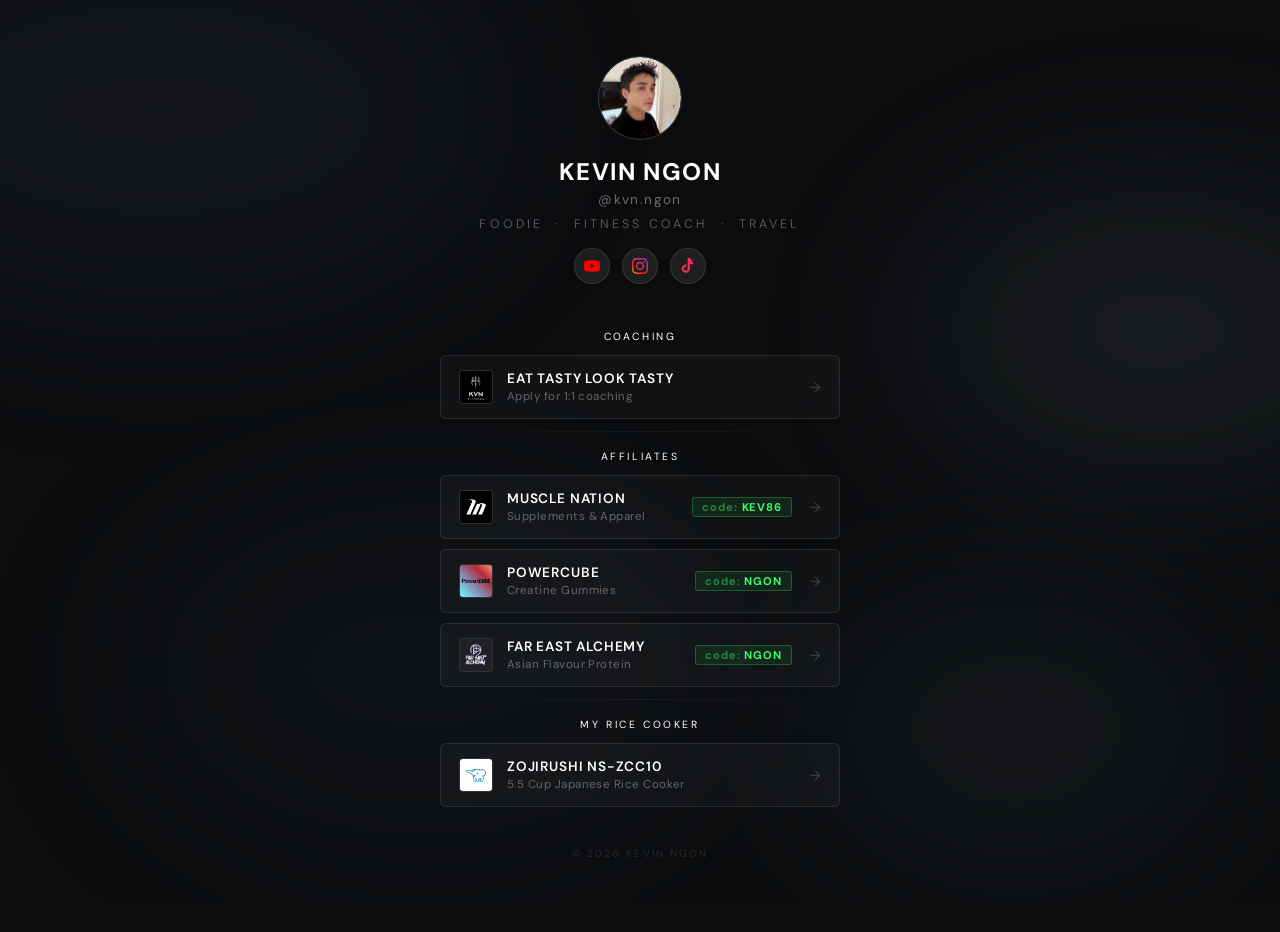
==== index.html @ 9bc51343 "update code colours" ====
<!DOCTYPE html>
<html lang="en">
<head>
  <meta charset="UTF-8" />
  <meta name="viewport" content="width=device-width, initial-scale=1.0" />
  <title>Kevin Ngon</title>
  <link rel="preconnect" href="https://fonts.googleapis.com" />
  <link href="https://fonts.googleapis.com/css2?family=DM+Sans:wght@300;400;500;600;700&display=swap" rel="stylesheet" />
  <style>
    *, *::before, *::after { box-sizing: border-box; margin: 0; padding: 0; }

    :root {
      --white:  #ffffff;
      --dark:   #0a0c0e;
      --muted:  rgba(255,255,255,0.4);
      --subtle: rgba(255,255,255,0.08);
      --border: rgba(255,255,255,0.1);
      --radius: 6px;
      --font:   'DM Sans', system-ui, sans-serif;
    }

    html, body {
      min-height: 100%;
      background: var(--dark);
      color: var(--white);
      font-family: var(--font);
    }

    /* ── CLOUDS ── */
    .bg-wrap { position: fixed; inset: 0; z-index: 0; overflow: hidden; pointer-events: none; }
    .cloud { position: absolute; border-radius: 50%; filter: blur(90px); opacity: 0.12; animation: drift linear infinite; }
    .c1 { width: 700px; height: 400px; background: #5a6170; top: -10%; left: -15%; animation-duration: 38s; }
    .c2 { width: 500px; height: 300px; background: #8a9099; top: 20%; right: -10%; animation-duration: 52s; animation-delay: -12s; }
    .c3 { width: 600px; height: 350px; background: #3d4550; top: 55%; left: 10%; animation-duration: 44s; animation-delay: -8s; }
    .c4 { width: 400px; height: 250px; background: #6e7880; bottom: 5%; right: 5%; animation-duration: 60s; animation-delay: -20s; }
    @keyframes drift {
      0%   { transform: translateX(0) translateY(0) scale(1); }
      25%  { transform: translateX(60px) translateY(-30px) scale(1.05); }
      50%  { transform: translateX(20px) translateY(40px) scale(0.97); }
      75%  { transform: translateX(-40px) translateY(20px) scale(1.03); }
      100% { transform: translateX(0) translateY(0) scale(1); }
    }

    /* ── LAYOUT ── */
    .page {
      position: relative;
      z-index: 2;
      min-height: 100dvh;
      display: flex;
      flex-direction: column;
      align-items: center;
      padding: 56px 24px 72px;
    }

    /* ── IDENTITY ── */
    .identity {
      text-align: center;
      margin-bottom: 40px;
      animation: fade-up 0.8s ease both;
    }

    .avatar {
      width: 84px;
      height: 84px;
      border-radius: 50%;
      border: 1px solid var(--border);
      background: var(--subtle);
      margin: 0 auto 16px;
      overflow: hidden;
      position: relative;
    }

    .avatar::after {
      content: '';
      position: absolute;
      inset: 0;
      border-radius: 50%;
      background: linear-gradient(135deg, rgba(255,255,255,0.1) 0%, transparent 60%);
    }

    .avatar img {
      width: 100%;
      height: 100%;
      object-fit: cover;
      border-radius: 50%;
    }

    .name {
      font-size: 1.5rem;
      font-weight: 700;
      color: var(--white);
      letter-spacing: 0.06em;
      text-transform: uppercase;
      margin-bottom: 4px;
    }

    .handle {
      font-size: 0.85rem;
      color: var(--muted);
      letter-spacing: 0.1em;
      margin-bottom: 8px;
    }

    .bio {
      font-size: 0.78rem;
      color: rgba(255,255,255,0.3);
      letter-spacing: 0.25em;
      text-transform: uppercase;
      margin-bottom: 16px;
    }

    /* ── SOCIAL ICONS ── */
    .socials {
      display: flex;
      gap: 12px;
      justify-content: center;
    }

    .social-btn {
      width: 36px;
      height: 36px;
      border-radius: 50%;
      border: 1px solid var(--border);
      background: var(--subtle);
      display: flex;
      align-items: center;
      justify-content: center;
      color: var(--muted);
      text-decoration: none;
      transition: border-color 0.2s, color 0.2s, background 0.2s;
    }

    .social-btn:hover {
      border-color: rgba(255,255,255,0.3);
      color: var(--white);
      background: rgba(255,255,255,0.1);
    }

    .social-btn svg {
      width: 16px;
      height: 16px;
      fill: currentColor;
    }

    .social-btn.yt       { color: #FF0000; }
    .social-btn.yt:hover { color: #FF0000; }
    .social-btn.tt       { color: #FE2C55; }
    .social-btn.tt:hover { color: #FE2C55; }

    /* ── LINKS ── */
    .links {
      width: 100%;
      max-width: 400px;
      display: flex;
      flex-direction: column;
      gap: 10px;
    }

    .section-label {
      font-size: 0.65rem;
      color: var(--white);
      letter-spacing: 0.25em;
      text-transform: uppercase;
      text-align: center;
      padding: 6px 0 2px;
    }

    .divider {
      height: 1px;
      background: linear-gradient(90deg, transparent, rgba(255,255,255,0.06), transparent);
      margin: 2px 0;
    }

    .link-card {
      display: flex;
      align-items: center;
      gap: 14px;
      padding: 14px 18px;
      background: rgba(255,255,255,0.03);
      border: 1px solid var(--border);
      border-radius: var(--radius);
      text-decoration: none;
      color: var(--white);
      position: relative;
      overflow: hidden;
      transition: background 0.2s, border-color 0.2s, transform 0.15s;
      animation: fade-up 0.8s ease both;
    }

    .link-card:nth-child(1) { animation-delay: 0.1s; }
    .link-card:nth-child(2) { animation-delay: 0.15s; }
    .link-card:nth-child(3) { animation-delay: 0.2s; }
    .link-card:nth-child(4) { animation-delay: 0.25s; }
    .link-card:nth-child(5) { animation-delay: 0.3s; }
    .link-card:nth-child(6) { animation-delay: 0.35s; }

    .link-card::before {
      content: '';
      position: absolute;
      top: 0; left: -100%;
      width: 60%; height: 100%;
      background: linear-gradient(90deg, transparent, rgba(255,255,255,0.04), transparent);
      transition: left 0.5s ease;
    }

    .link-card:hover::before { left: 150%; }

    .link-card:hover {
      background: rgba(255,255,255,0.07);
      border-color: rgba(255,255,255,0.2);
      transform: translateY(-1px);
    }

    .link-icon {
      width: 34px;
      height: 34px;
      border-radius: 4px;
      border: 1px solid rgba(255,255,255,0.08);
      background: rgba(255,255,255,0.04);
      display: flex;
      align-items: center;
      justify-content: center;
      flex-shrink: 0;
      font-size: 1rem;
      overflow: hidden;
    }

    .link-icon img {
      width: 100%;
      height: 100%;
      object-fit: contain;
    }

    .link-text { flex: 1; }

    .link-title {
      font-size: 0.85rem;
      font-weight: 600;
      letter-spacing: 0.06em;
      text-transform: uppercase;
      color: var(--white);
    }

    .link-sub {
      font-size: 0.72rem;
      color: rgba(255,255,255,0.35);
      margin-top: 2px;
      letter-spacing: 0.04em;
    }

    .link-discount {
      font-size: 0.7rem;
      font-weight: 700;
      letter-spacing: 0.08em;
      color: #39ff6a;
      background: rgba(57,255,106,0.08);
      border: 1px solid rgba(57,255,106,0.25);
      border-radius: 3px;
      padding: 2px 9px;
      flex-shrink: 0;
    }

    .link-arrow {
      font-size: 0.85rem;
      color: rgba(255,255,255,0.2);
      margin-left: 4px;
      flex-shrink: 0;
    }

    /* ── FOOTER ── */
    .footer {
      margin-top: 40px;
      font-size: 0.65rem;
      letter-spacing: 0.2em;
      color: rgba(255,255,255,0.12);
      text-transform: uppercase;
    }

    @keyframes fade-up {
      from { opacity: 0; transform: translateY(16px); }
      to   { opacity: 1; transform: translateY(0); }
    }

    @media (max-width: 480px) {
      .page { padding: 40px 16px 60px; }
    }
  </style>
</head>
<body>

  <div class="bg-wrap">
    <div class="cloud c1"></div>
    <div class="cloud c2"></div>
    <div class="cloud c3"></div>
    <div class="cloud c4"></div>
  </div>

  <div class="page">

    <!-- Identity -->
    <div class="identity">
      <div class="avatar">
        <!-- Drop your photo as assets/photo.jpg and it shows here -->
        <img src="assets/dp.jpeg" alt="Kevin Ngon" onerror="this.style.display='none'" />
      </div>
      <div class="name">Kevin Ngon</div>
      <div class="handle">@kvn.ngon</div>
      <div class="bio">Foodie &nbsp;·&nbsp; Fitness Coach &nbsp;·&nbsp; Travel</div>

      <!-- Social icons -->
      <div class="socials">
        <a class="social-btn yt" href="https://www.youtube.com/@kvnngon" target="_blank" aria-label="YouTube">
          <svg viewBox="0 0 24 24" xmlns="http://www.w3.org/2000/svg"><path d="M23.5 6.2a3 3 0 0 0-2.1-2.1C19.5 3.5 12 3.5 12 3.5s-7.5 0-9.4.6A3 3 0 0 0 .5 6.2 31.5 31.5 0 0 0 0 12a31.5 31.5 0 0 0 .5 5.8 3 3 0 0 0 2.1 2.1c1.9.6 9.4.6 9.4.6s7.5 0 9.4-.6a3 3 0 0 0 2.1-2.1A31.5 31.5 0 0 0 24 12a31.5 31.5 0 0 0-.5-5.8zM9.75 15.5V8.5l6.25 3.5-6.25 3.5z"/></svg>
        </a>
        <a class="social-btn ig" href="https://www.instagram.com/kvn.ngon/" target="_blank" aria-label="Instagram">
          <svg viewBox="0 0 24 24" xmlns="http://www.w3.org/2000/svg">
            <defs>
              <linearGradient id="ig-grad" x1="0%" y1="100%" x2="100%" y2="0%">
                <stop offset="0%"   stop-color="#FCAF45"/>
                <stop offset="30%"  stop-color="#FD1D1D"/>
                <stop offset="60%"  stop-color="#E1306C"/>
                <stop offset="100%" stop-color="#833AB4"/>
              </linearGradient>
            </defs>
            <path fill="url(#ig-grad)" d="M12 2.2c3.2 0 3.6 0 4.9.1 3.3.1 4.8 1.7 4.9 4.9.1 1.3.1 1.6.1 4.8 0 3.2 0 3.6-.1 4.8-.1 3.2-1.7 4.8-4.9 4.9-1.3.1-1.6.1-4.9.1-3.2 0-3.6 0-4.8-.1-3.3-.1-4.8-1.7-4.9-4.9C2.2 15.6 2.2 15.2 2.2 12c0-3.2 0-3.6.1-4.8C2.4 3.9 4 2.3 7.2 2.3c1.2-.1 1.6-.1 4.8-.1zM12 0C8.7 0 8.3 0 7.1.1 2.7.3.3 2.7.1 7.1.0 8.3 0 8.7 0 12c0 3.3 0 3.7.1 4.9.2 4.4 2.6 6.8 7 7C8.3 24 8.7 24 12 24c3.3 0 3.7 0 4.9-.1 4.4-.2 6.8-2.6 7-7 .1-1.2.1-1.6.1-4.9 0-3.3 0-3.7-.1-4.9C23.7 2.7 21.3.3 16.9.1 15.7 0 15.3 0 12 0zm0 5.8a6.2 6.2 0 1 0 0 12.4A6.2 6.2 0 0 0 12 5.8zM12 16a4 4 0 1 1 0-8 4 4 0 0 1 0 8zm6.4-11.8a1.44 1.44 0 1 0 0 2.88 1.44 1.44 0 0 0 0-2.88z"/>
          </svg>
        </a>
        <a class="social-btn tt" href="https://www.tiktok.com/@kvn.ngon" target="_blank" aria-label="TikTok">
          <svg viewBox="0 0 24 24" xmlns="http://www.w3.org/2000/svg"><path d="M19.6 3.3A4.7 4.7 0 0 1 14.9 0h-3.4v16.4a2.8 2.8 0 0 1-2.8 2.4 2.8 2.8 0 0 1-2.8-2.8 2.8 2.8 0 0 1 2.8-2.8c.3 0 .5 0 .8.1V9.8a6.2 6.2 0 0 0-.8-.1 6.2 6.2 0 0 0-6.2 6.2 6.2 6.2 0 0 0 6.2 6.2 6.2 6.2 0 0 0 6.2-6.2V8.1a8 8 0 0 0 4.7 1.5V6.2a4.7 4.7 0 0 1-2.8-.9z"/></svg>
        </a>
      </div>
    </div>

    <!-- Links -->
    <div class="links">

      <!-- Coaching -->
      <div class="section-label">coaching</div>

      <a class="link-card" href="https://kvnngon.com/application" target="_blank">
        <div class="link-icon">
          <img src="assets/kvnf.png" alt="EAT TASTY LOOK TASTY Logo" />
        </div>
        <div class="link-text">
          <div class="link-title">EAT TASTY LOOK TASTY</div>
          <div class="link-sub">Apply for 1:1 coaching</div>
        </div>
        <span class="link-arrow">→</span>
      </a>

      <div class="divider"></div>

      <!-- Affiliates -->
      <div class="section-label">affiliates</div>

      <a class="link-card" href="https://musclenation.org/?growi=kev86" target="_blank">
        <div class="link-icon">
          <img src="assets/mn.png" alt="Muscle Nation Logo" />
        </div>
        <div class="link-text">
          <div class="link-title">Muscle Nation</div>
          <div class="link-sub">Supplements & Apparel</div>
        </div>
        <span class="link-discount"><span style="color:rgba(57,255,106,0.45)">code:</span> KEV86</span>
        <span class="link-arrow">→</span>
      </a>

      <a class="link-card" href="https://powercube.au/" target="_blank">
        <div class="link-icon">
          <img src="assets/pc.png" alt="PowerCube Logo" />
        </div>
        <div class="link-text">
          <div class="link-title">PowerCube</div>
          <div class="link-sub">Creatine Gummies</div>
        </div>
        <span class="link-discount"><span style="color:rgba(57,255,106,0.45)">code:</span> NGON</span>
        <span class="link-arrow">→</span>
      </a>

      <a class="link-card" href="https://fareastalchemy.com/" target="_blank">
        <div class="link-icon">
          <img src="assets/fea.png" alt="Far East Alchemy Logo" />
        </div>
        <div class="link-text">
          <div class="link-title">Far East Alchemy</div>
          <div class="link-sub">Asian Flavour Protein</div>
        </div>
        <span class="link-discount"><span style="color:rgba(57,255,106,0.45)">code:</span> NGON</span>
        <span class="link-arrow">→</span>
      </a>

      <div class="divider"></div>

      <!-- My Rice Cooker -->
      <div class="section-label">my rice cooker</div>

      <a class="link-card" href="https://amazon.com.au/dp/B00OMB4Z5E?tag=kvnngon-22" target="_blank">
        <div class="link-icon">
          <img src="assets/rc.png" alt="Rice Cooker Logo" />
        </div>
        <div class="link-text">
          <div class="link-title">Zojirushi NS-ZCC10</div>
          <div class="link-sub">5.5 Cup Japanese Rice Cooker</div>
        </div>
        <span class="link-arrow">→</span>
      </a>

    </div>

    <p class="footer">© 2026 Kevin Ngon</p>

  </div>

</body>
</html>
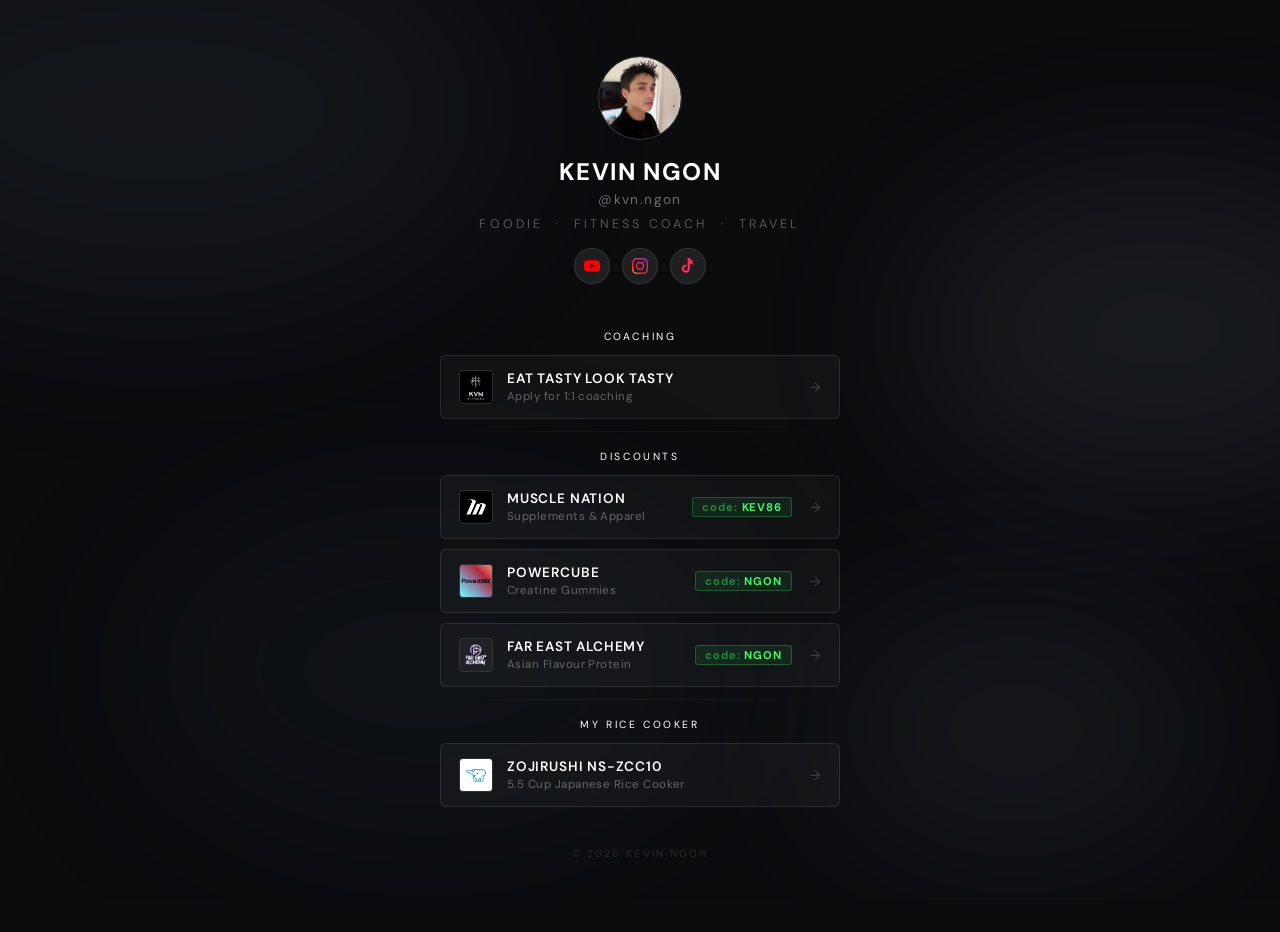
==== commit be4a4acb: "changing sub section name" ====
--- a/index.html
+++ b/index.html
@@ -350,8 +350,8 @@
 
       <div class="divider"></div>
 
-      <!-- Affiliates -->
-      <div class="section-label">affiliates</div>
+      <!-- Discounts -->
+      <div class="section-label">discounts</div>
 
       <a class="link-card" href="https://musclenation.org/?growi=kev86" target="_blank">
         <div class="link-icon">
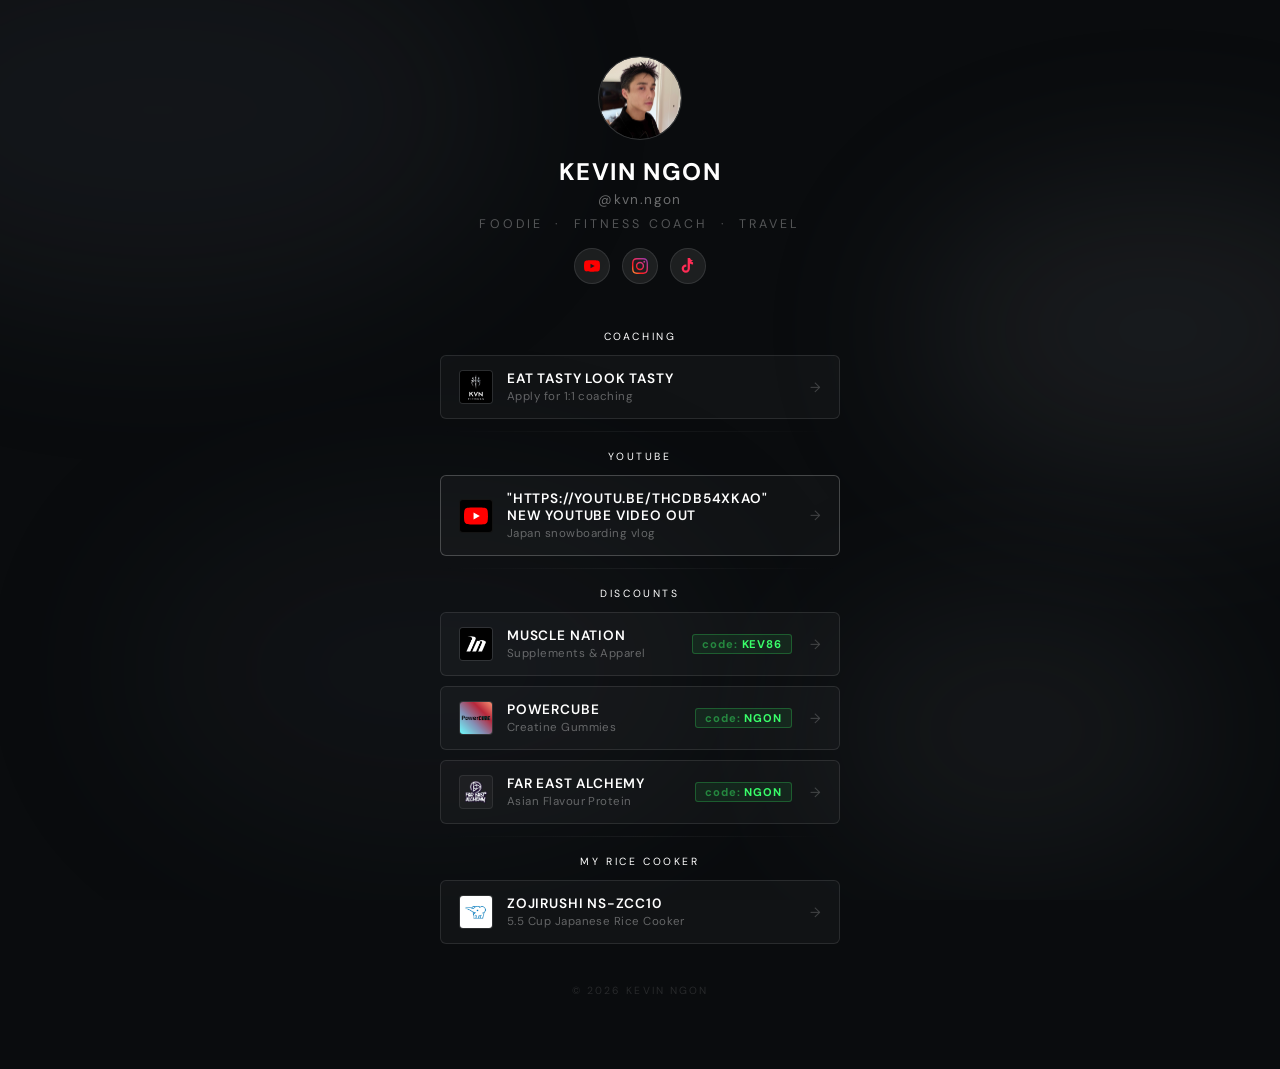
==== commit 4f343812: "youtube link" ====
--- a/index.html
+++ b/index.html
@@ -4,6 +4,7 @@
   <meta charset="UTF-8" />
   <meta name="viewport" content="width=device-width, initial-scale=1.0" />
   <title>Kevin Ngon</title>
+  <link rel="icon" type="image/png" href="assets/10.png" />
   <link rel="preconnect" href="https://fonts.googleapis.com" />
   <link href="https://fonts.googleapis.com/css2?family=DM+Sans:wght@300;400;500;600;700&display=swap" rel="stylesheet" />
   <style>
@@ -279,6 +280,38 @@
     @keyframes fade-up {
       from { opacity: 0; transform: translateY(16px); }
       to   { opacity: 1; transform: translateY(0); }
+    }
+
+    /* ── FEATURED CARD ── */
+    .link-card.featured {
+      border-color: rgba(255,255,255,0.22);
+      animation: fade-up 0.8s ease both, glow 4s ease-in-out 1s infinite;
+    }
+
+    .link-card.featured::after {
+      content: '';
+      position: absolute;
+      top: 0; left: 0;
+      width: 45%; height: 100%;
+      background: linear-gradient(100deg, transparent, rgba(255,255,255,0.14), transparent);
+      transform: translateX(-120%);
+      animation: sheen 4s ease-in-out 1s infinite;
+      pointer-events: none;
+    }
+
+    @keyframes glow {
+      0%, 100% { box-shadow: 0 0 0 rgba(255,255,255,0); }
+      50%      { box-shadow: 0 0 18px rgba(255,255,255,0.12); }
+    }
+
+    @keyframes sheen {
+      0%        { transform: translateX(-120%); }
+      30%, 100% { transform: translateX(340%); }
+    }
+
+    @media (prefers-reduced-motion: reduce) {
+      .link-card.featured { animation: fade-up 0.8s ease both; }
+      .link-card.featured::after { animation: none; }
     }
 
     @media (max-width: 480px) {
@@ -350,6 +383,23 @@
 
       <div class="divider"></div>
 
+      <!-- New YouTube Video -->
+      <div class="section-label">YOUTUBE</div>
+
+      <a class="link-card featured" href="<TBD>" target="_blank">
+        <div class="link-icon" style="background:#000">
+          <svg width="24" height="24" viewBox="0 0 24 24" role="img" aria-label="YouTube Logo"><path fill="#FF0000" d="M23.498 6.186a3.016 3.016 0 0 0-2.122-2.136C19.505 3.545 12 3.545 12 3.545s-7.505 0-9.377.505A3.017 3.017 0 0 0 .502 6.186C0 8.07 0 12 0 12s0 3.93.502 5.814a3.016 3.016 0 0 0 2.122 2.136c1.871.505 9.376.505 9.376.505s7.505 0 9.377-.505a3.015 3.015 0 0 0 2.122-2.136C24 15.93 24 12 24 12s0-3.93-.502-5.814z"/><path fill="#FFFFFF" d="M9.545 15.568V8.432L15.818 12z"/></svg>
+        </div>
+        <div class="link-text">
+          <div class="link-title">"https://youtu.be/thCDB54XKao"</div>
+          <div class="link-title">NEW YOUTUBE VIDEO OUT</div>
+          <div class="link-sub">Japan snowboarding vlog</div>
+        </div>
+        <span class="link-arrow">→</span>
+      </a>
+
+      <div class="divider"></div>
+
       <!-- Discounts -->
       <div class="section-label">discounts</div>
 
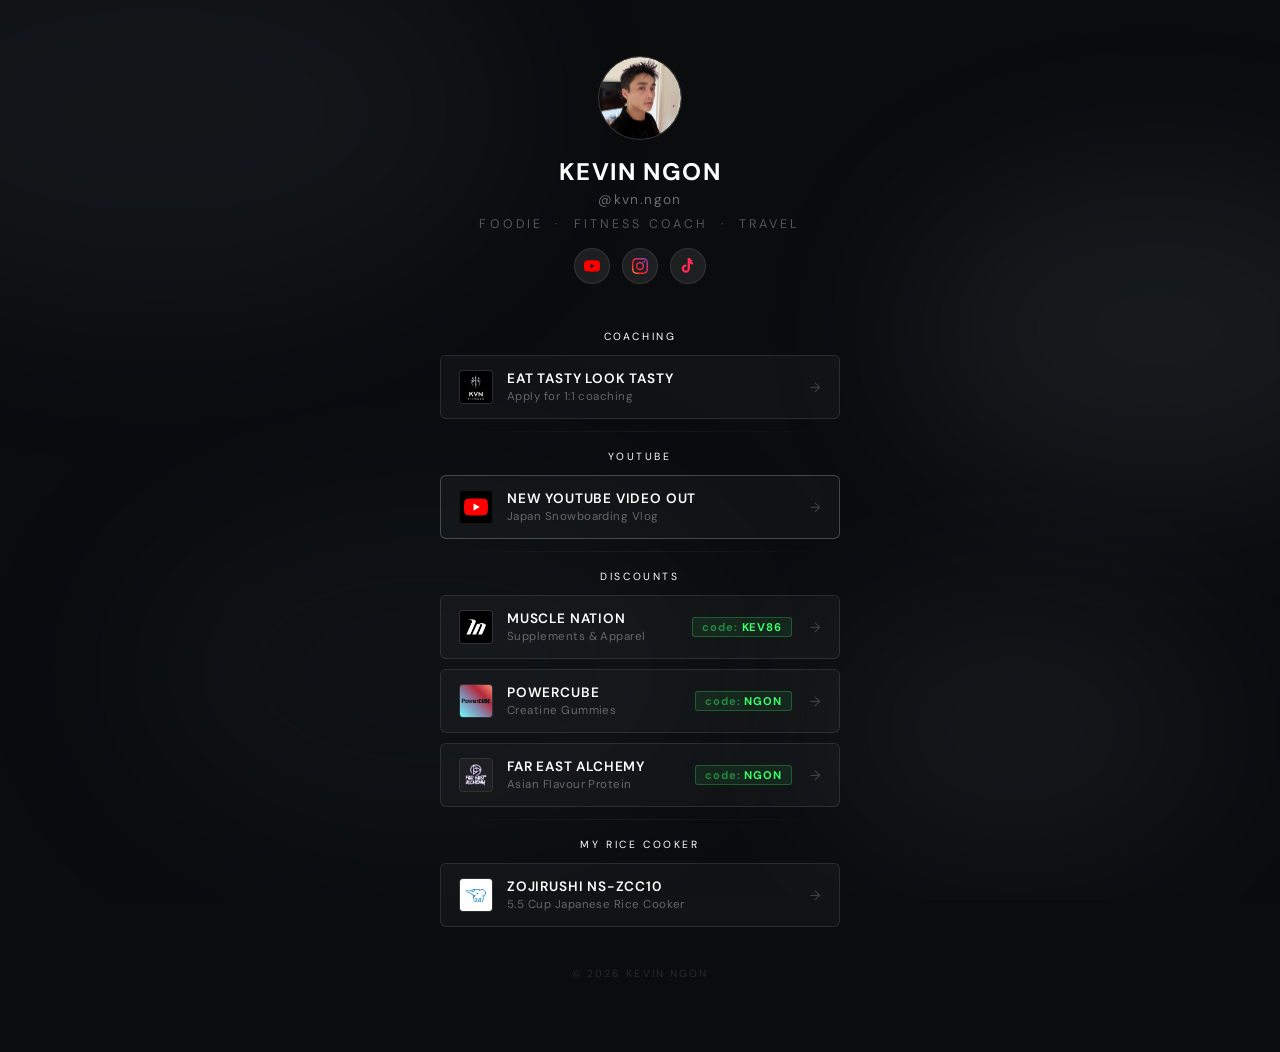
==== commit 8c940c2c: "youtube link bug fix" ====
--- a/index.html
+++ b/index.html
@@ -386,14 +386,13 @@
       <!-- New YouTube Video -->
       <div class="section-label">YOUTUBE</div>
 
-      <a class="link-card featured" href="<TBD>" target="_blank">
+      <a class="link-card featured" href="https://youtu.be/thCDB54XKao" target="_blank">
         <div class="link-icon" style="background:#000">
           <svg width="24" height="24" viewBox="0 0 24 24" role="img" aria-label="YouTube Logo"><path fill="#FF0000" d="M23.498 6.186a3.016 3.016 0 0 0-2.122-2.136C19.505 3.545 12 3.545 12 3.545s-7.505 0-9.377.505A3.017 3.017 0 0 0 .502 6.186C0 8.07 0 12 0 12s0 3.93.502 5.814a3.016 3.016 0 0 0 2.122 2.136c1.871.505 9.376.505 9.376.505s7.505 0 9.377-.505a3.015 3.015 0 0 0 2.122-2.136C24 15.93 24 12 24 12s0-3.93-.502-5.814z"/><path fill="#FFFFFF" d="M9.545 15.568V8.432L15.818 12z"/></svg>
         </div>
         <div class="link-text">
-          <div class="link-title">"https://youtu.be/thCDB54XKao"</div>
           <div class="link-title">NEW YOUTUBE VIDEO OUT</div>
-          <div class="link-sub">Japan snowboarding vlog</div>
+          <div class="link-sub">Japan Snowboarding Vlog</div>
         </div>
         <span class="link-arrow">→</span>
       </a>
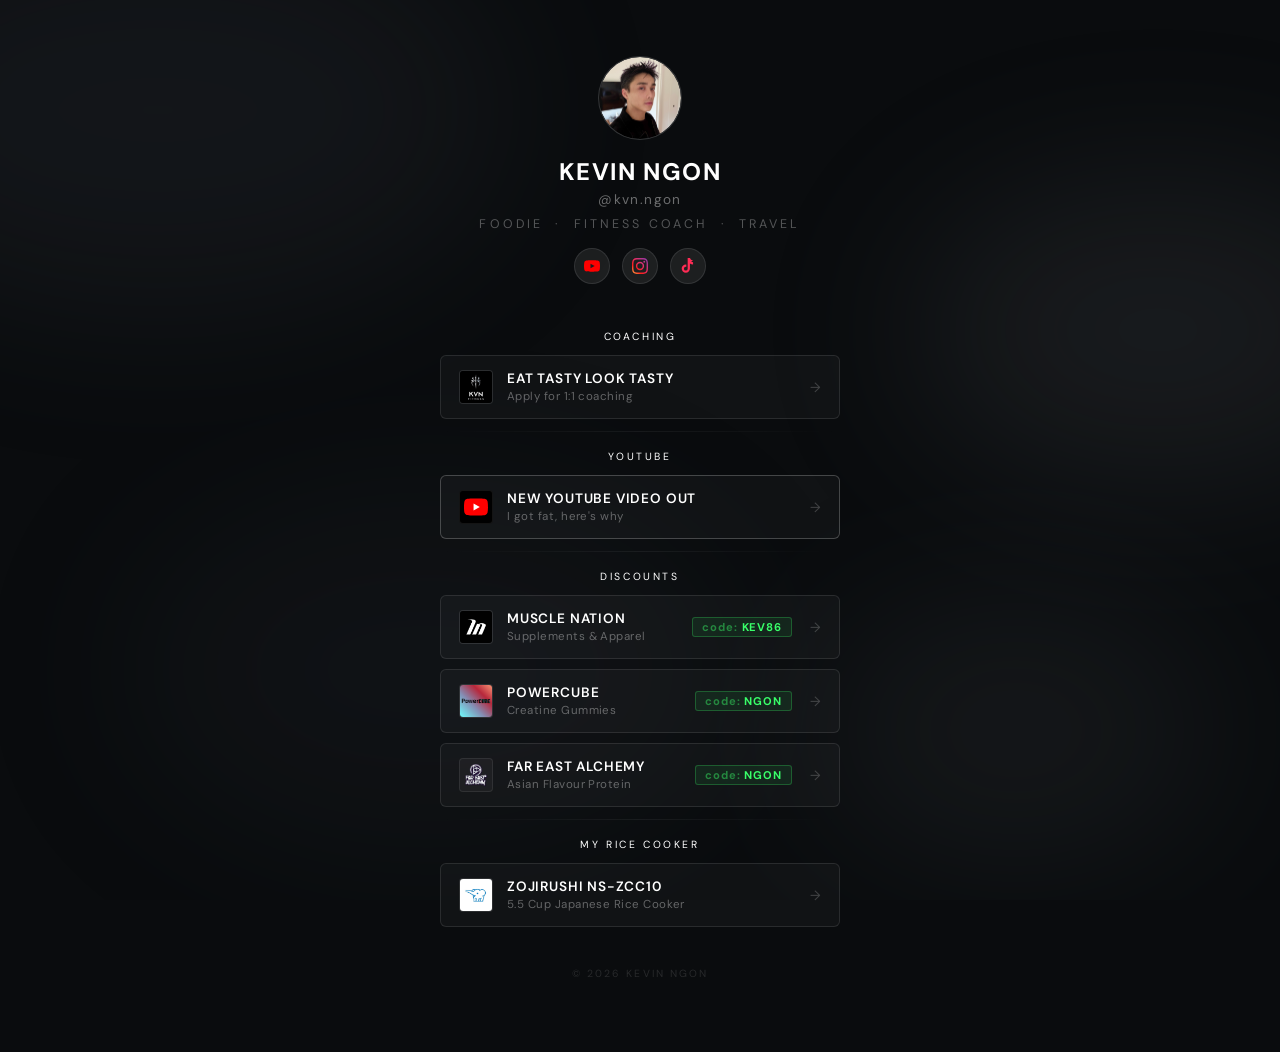
==== commit 2c7afbf3: "new-yt-video-link" ====
--- a/index.html
+++ b/index.html
@@ -386,13 +386,13 @@
       <!-- New YouTube Video -->
       <div class="section-label">YOUTUBE</div>
 
-      <a class="link-card featured" href="https://youtu.be/thCDB54XKao" target="_blank">
+      <a class="link-card featured" href="https://youtu.be/vro37SY69nI" target="_blank">
         <div class="link-icon" style="background:#000">
           <svg width="24" height="24" viewBox="0 0 24 24" role="img" aria-label="YouTube Logo"><path fill="#FF0000" d="M23.498 6.186a3.016 3.016 0 0 0-2.122-2.136C19.505 3.545 12 3.545 12 3.545s-7.505 0-9.377.505A3.017 3.017 0 0 0 .502 6.186C0 8.07 0 12 0 12s0 3.93.502 5.814a3.016 3.016 0 0 0 2.122 2.136c1.871.505 9.376.505 9.376.505s7.505 0 9.377-.505a3.015 3.015 0 0 0 2.122-2.136C24 15.93 24 12 24 12s0-3.93-.502-5.814z"/><path fill="#FFFFFF" d="M9.545 15.568V8.432L15.818 12z"/></svg>
         </div>
         <div class="link-text">
           <div class="link-title">NEW YOUTUBE VIDEO OUT</div>
-          <div class="link-sub">Japan Snowboarding Vlog</div>
+          <div class="link-sub">I got fat, here's why</div>
         </div>
         <span class="link-arrow">→</span>
       </a>
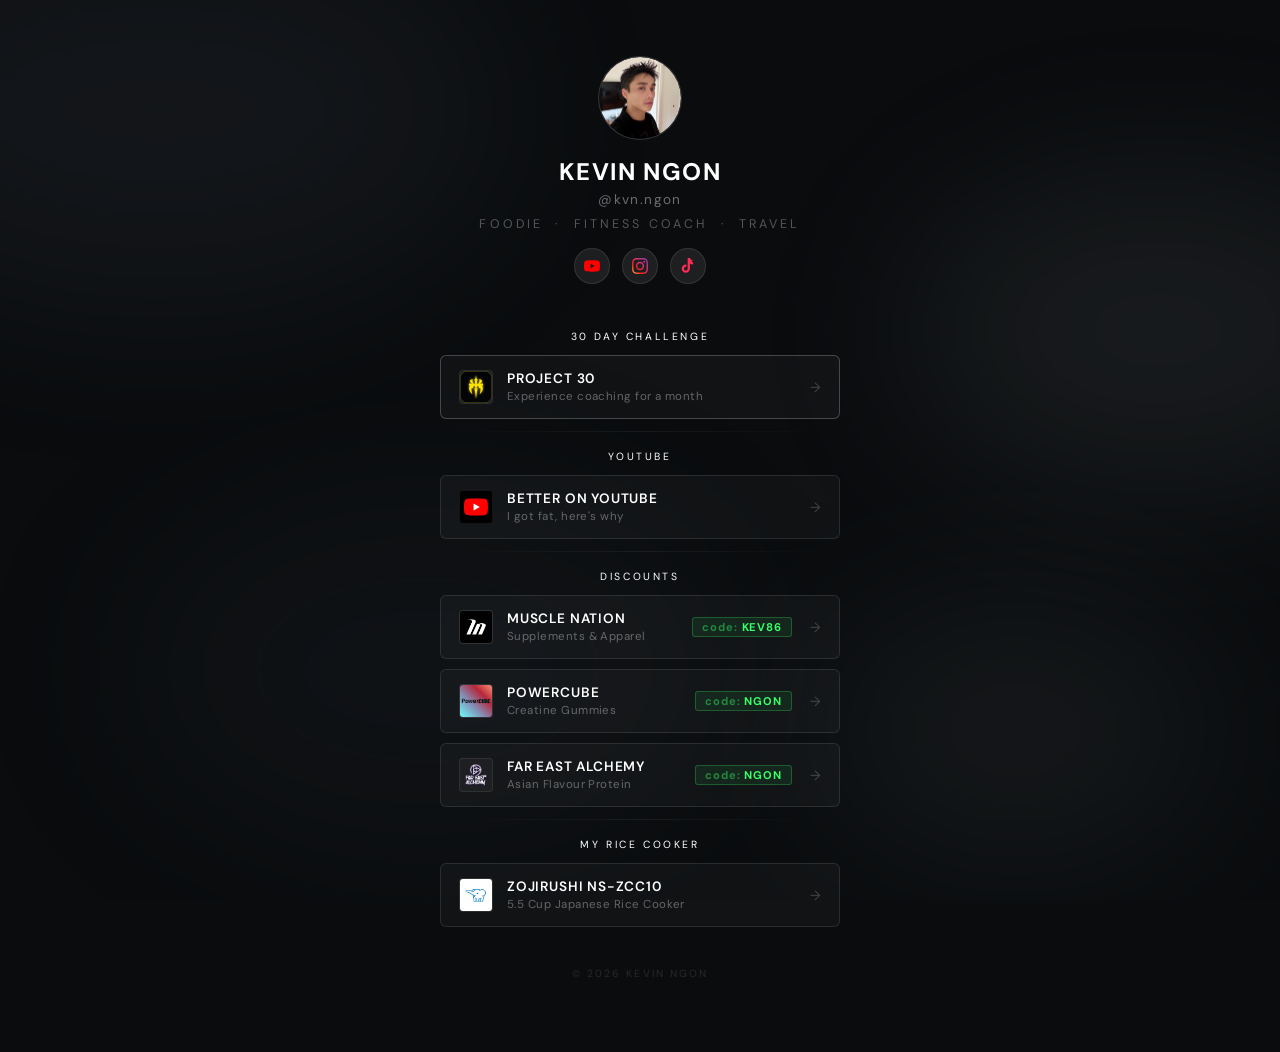
==== commit 867804c4: "website update" ====
--- a/index.html
+++ b/index.html
@@ -368,8 +368,19 @@
     <div class="links">
 
       <!-- Coaching -->
-      <div class="section-label">coaching</div>
-
+      <div class="section-label">30 day challenge</div>
+
+      <a class="link-card featured" href="https://kvnngon.com/project30" target="_blank">
+        <div class="link-icon">
+          <img src="project30/project30-icons/icon-512.png" alt="PROJECT30 Logo" />
+        </div>
+        <div class="link-text">
+          <div class="link-title">PROJECT 30</div>
+          <div class="link-sub">Experience coaching for a month</div>
+        </div>
+        <span class="link-arrow">→</span>
+      </a>
+      <!--
       <a class="link-card" href="https://kvnngon.com/application" target="_blank">
         <div class="link-icon">
           <img src="assets/kvnf.png" alt="EAT TASTY LOOK TASTY Logo" />
@@ -379,19 +390,19 @@
           <div class="link-sub">Apply for 1:1 coaching</div>
         </div>
         <span class="link-arrow">→</span>
-      </a>
+      </a> -->
 
       <div class="divider"></div>
 
       <!-- New YouTube Video -->
       <div class="section-label">YOUTUBE</div>
 
-      <a class="link-card featured" href="https://youtu.be/vro37SY69nI" target="_blank">
+      <a class="link-card" href="https://youtu.be/vro37SY69nI" target="_blank">
         <div class="link-icon" style="background:#000">
           <svg width="24" height="24" viewBox="0 0 24 24" role="img" aria-label="YouTube Logo"><path fill="#FF0000" d="M23.498 6.186a3.016 3.016 0 0 0-2.122-2.136C19.505 3.545 12 3.545 12 3.545s-7.505 0-9.377.505A3.017 3.017 0 0 0 .502 6.186C0 8.07 0 12 0 12s0 3.93.502 5.814a3.016 3.016 0 0 0 2.122 2.136c1.871.505 9.376.505 9.376.505s7.505 0 9.377-.505a3.015 3.015 0 0 0 2.122-2.136C24 15.93 24 12 24 12s0-3.93-.502-5.814z"/><path fill="#FFFFFF" d="M9.545 15.568V8.432L15.818 12z"/></svg>
         </div>
         <div class="link-text">
-          <div class="link-title">NEW YOUTUBE VIDEO OUT</div>
+          <div class="link-title">BETTER ON YOUTUBE</div>
           <div class="link-sub">I got fat, here's why</div>
         </div>
         <span class="link-arrow">→</span>
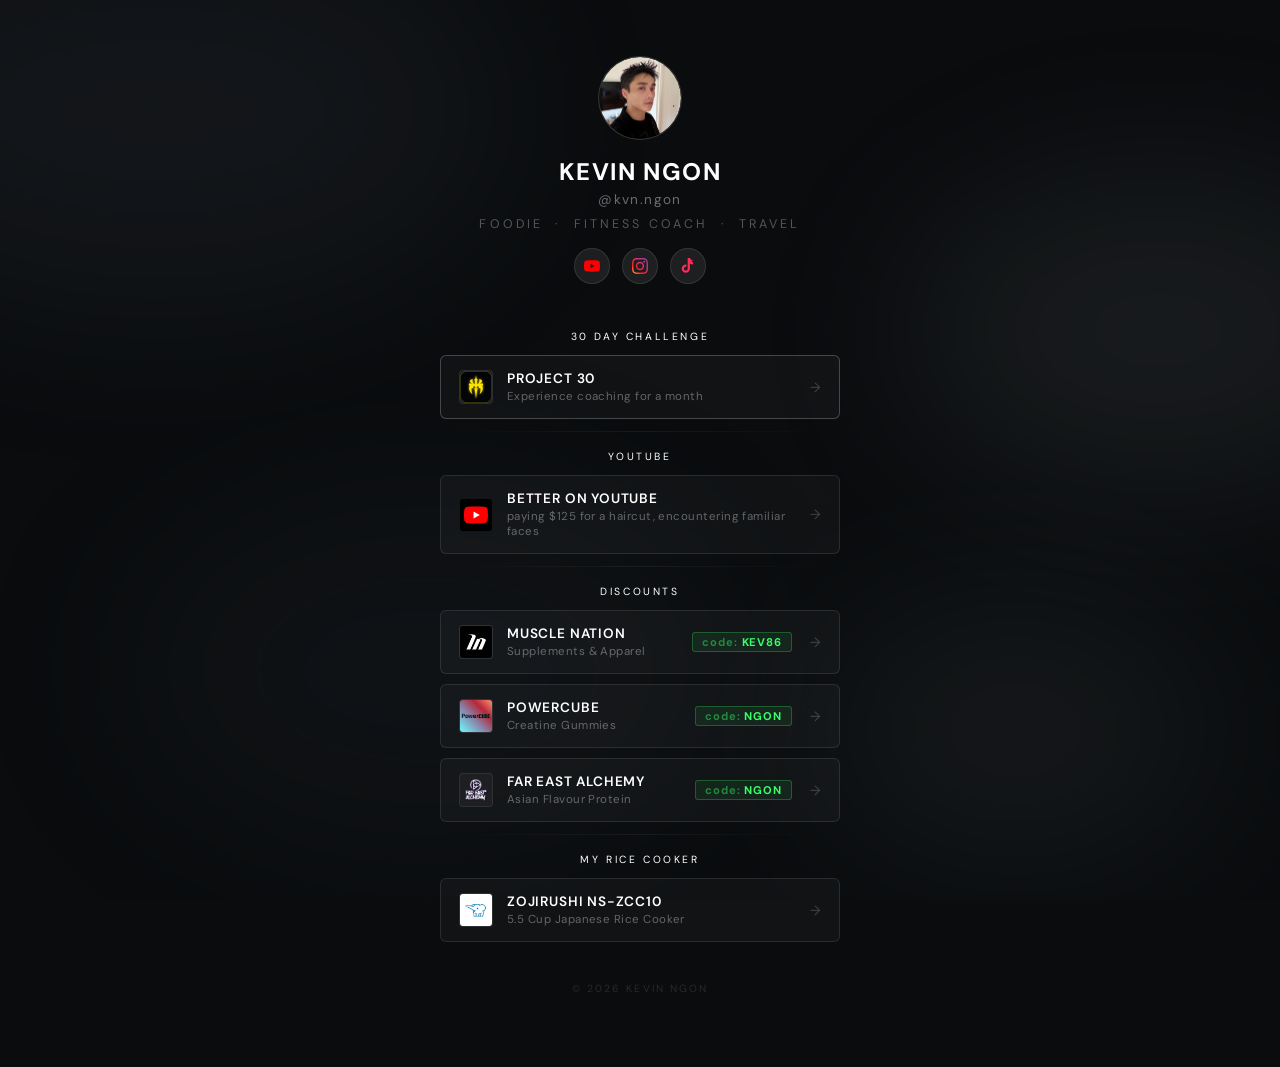
==== commit b61767f4: "website update" ====
--- a/index.html
+++ b/index.html
@@ -397,13 +397,13 @@
       <!-- New YouTube Video -->
       <div class="section-label">YOUTUBE</div>
 
-      <a class="link-card" href="https://youtu.be/vro37SY69nI" target="_blank">
+      <a class="link-card" href="https://youtu.be/rjeRqyBMEzY" target="_blank">
         <div class="link-icon" style="background:#000">
           <svg width="24" height="24" viewBox="0 0 24 24" role="img" aria-label="YouTube Logo"><path fill="#FF0000" d="M23.498 6.186a3.016 3.016 0 0 0-2.122-2.136C19.505 3.545 12 3.545 12 3.545s-7.505 0-9.377.505A3.017 3.017 0 0 0 .502 6.186C0 8.07 0 12 0 12s0 3.93.502 5.814a3.016 3.016 0 0 0 2.122 2.136c1.871.505 9.376.505 9.376.505s7.505 0 9.377-.505a3.015 3.015 0 0 0 2.122-2.136C24 15.93 24 12 24 12s0-3.93-.502-5.814z"/><path fill="#FFFFFF" d="M9.545 15.568V8.432L15.818 12z"/></svg>
         </div>
         <div class="link-text">
           <div class="link-title">BETTER ON YOUTUBE</div>
-          <div class="link-sub">I got fat, here's why</div>
+          <div class="link-sub">paying $125 for a haircut, encountering familiar faces</div>
         </div>
         <span class="link-arrow">→</span>
       </a>
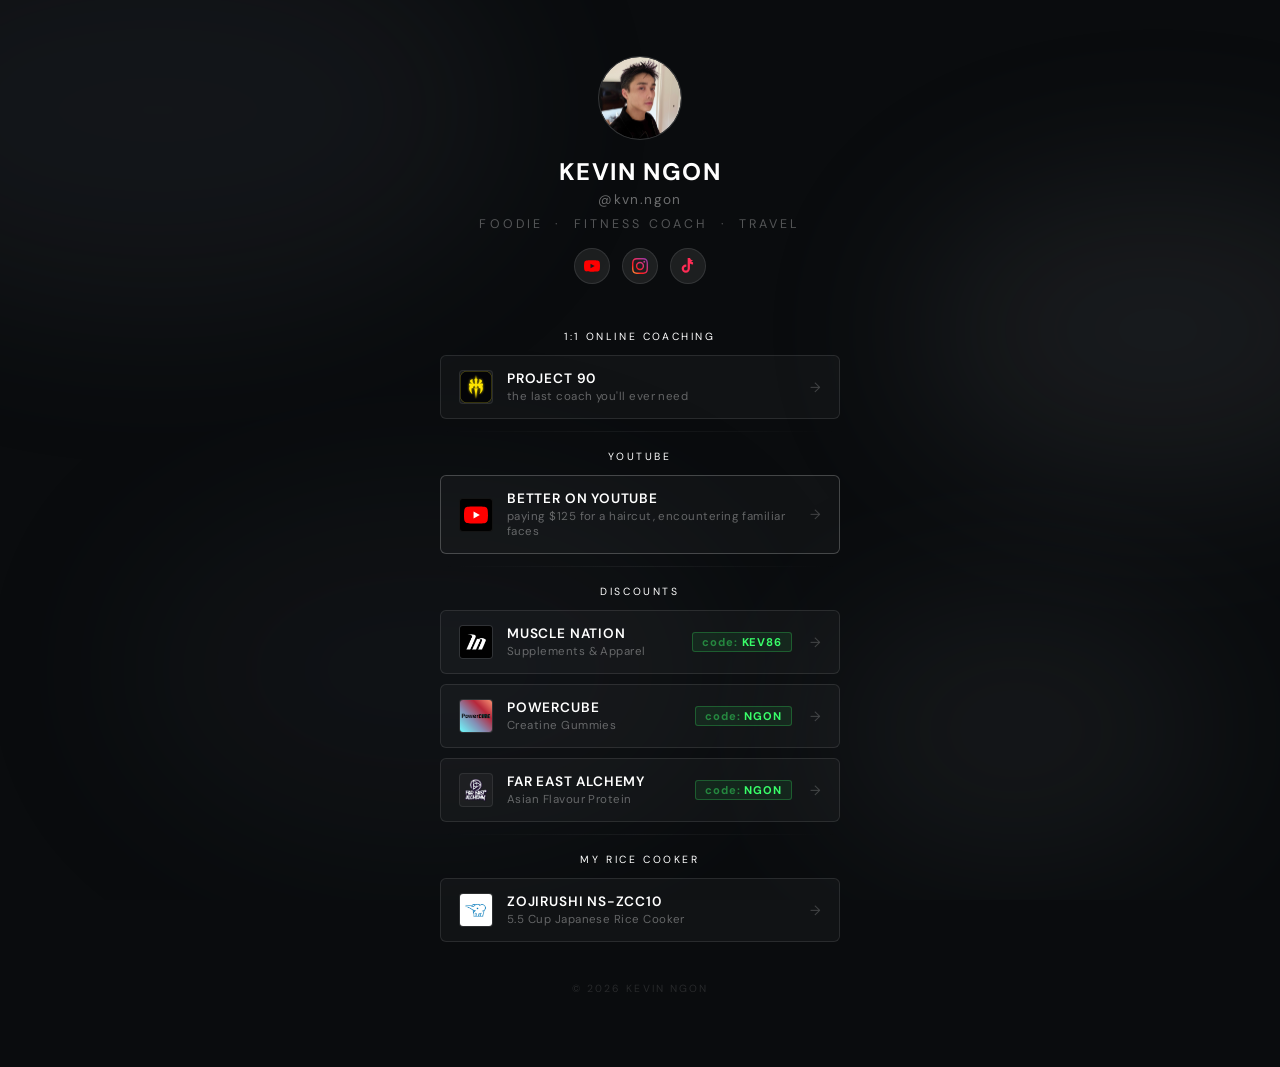
==== commit 70bb1916: "project90 form" ====
--- a/index.html
+++ b/index.html
@@ -368,15 +368,15 @@
     <div class="links">
 
       <!-- Coaching -->
-      <div class="section-label">30 day challenge</div>
-
-      <a class="link-card featured" href="https://kvnngon.com/project30" target="_blank">
+      <div class="section-label">1:1 online coaching</div>
+
+      <a class="link-card" href="https://kvnngon.com/project30" target="_blank">
         <div class="link-icon">
           <img src="project30/project30-icons/icon-512.png" alt="PROJECT30 Logo" />
         </div>
         <div class="link-text">
-          <div class="link-title">PROJECT 30</div>
-          <div class="link-sub">Experience coaching for a month</div>
+          <div class="link-title">PROJECT 90</div>
+          <div class="link-sub">the last coach you'll ever need</div>
         </div>
         <span class="link-arrow">→</span>
       </a>
@@ -397,7 +397,7 @@
       <!-- New YouTube Video -->
       <div class="section-label">YOUTUBE</div>
 
-      <a class="link-card" href="https://youtu.be/rjeRqyBMEzY" target="_blank">
+      <a class="link-card featured" href="https://youtu.be/rjeRqyBMEzY" target="_blank">
         <div class="link-icon" style="background:#000">
           <svg width="24" height="24" viewBox="0 0 24 24" role="img" aria-label="YouTube Logo"><path fill="#FF0000" d="M23.498 6.186a3.016 3.016 0 0 0-2.122-2.136C19.505 3.545 12 3.545 12 3.545s-7.505 0-9.377.505A3.017 3.017 0 0 0 .502 6.186C0 8.07 0 12 0 12s0 3.93.502 5.814a3.016 3.016 0 0 0 2.122 2.136c1.871.505 9.376.505 9.376.505s7.505 0 9.377-.505a3.015 3.015 0 0 0 2.122-2.136C24 15.93 24 12 24 12s0-3.93-.502-5.814z"/><path fill="#FFFFFF" d="M9.545 15.568V8.432L15.818 12z"/></svg>
         </div>
